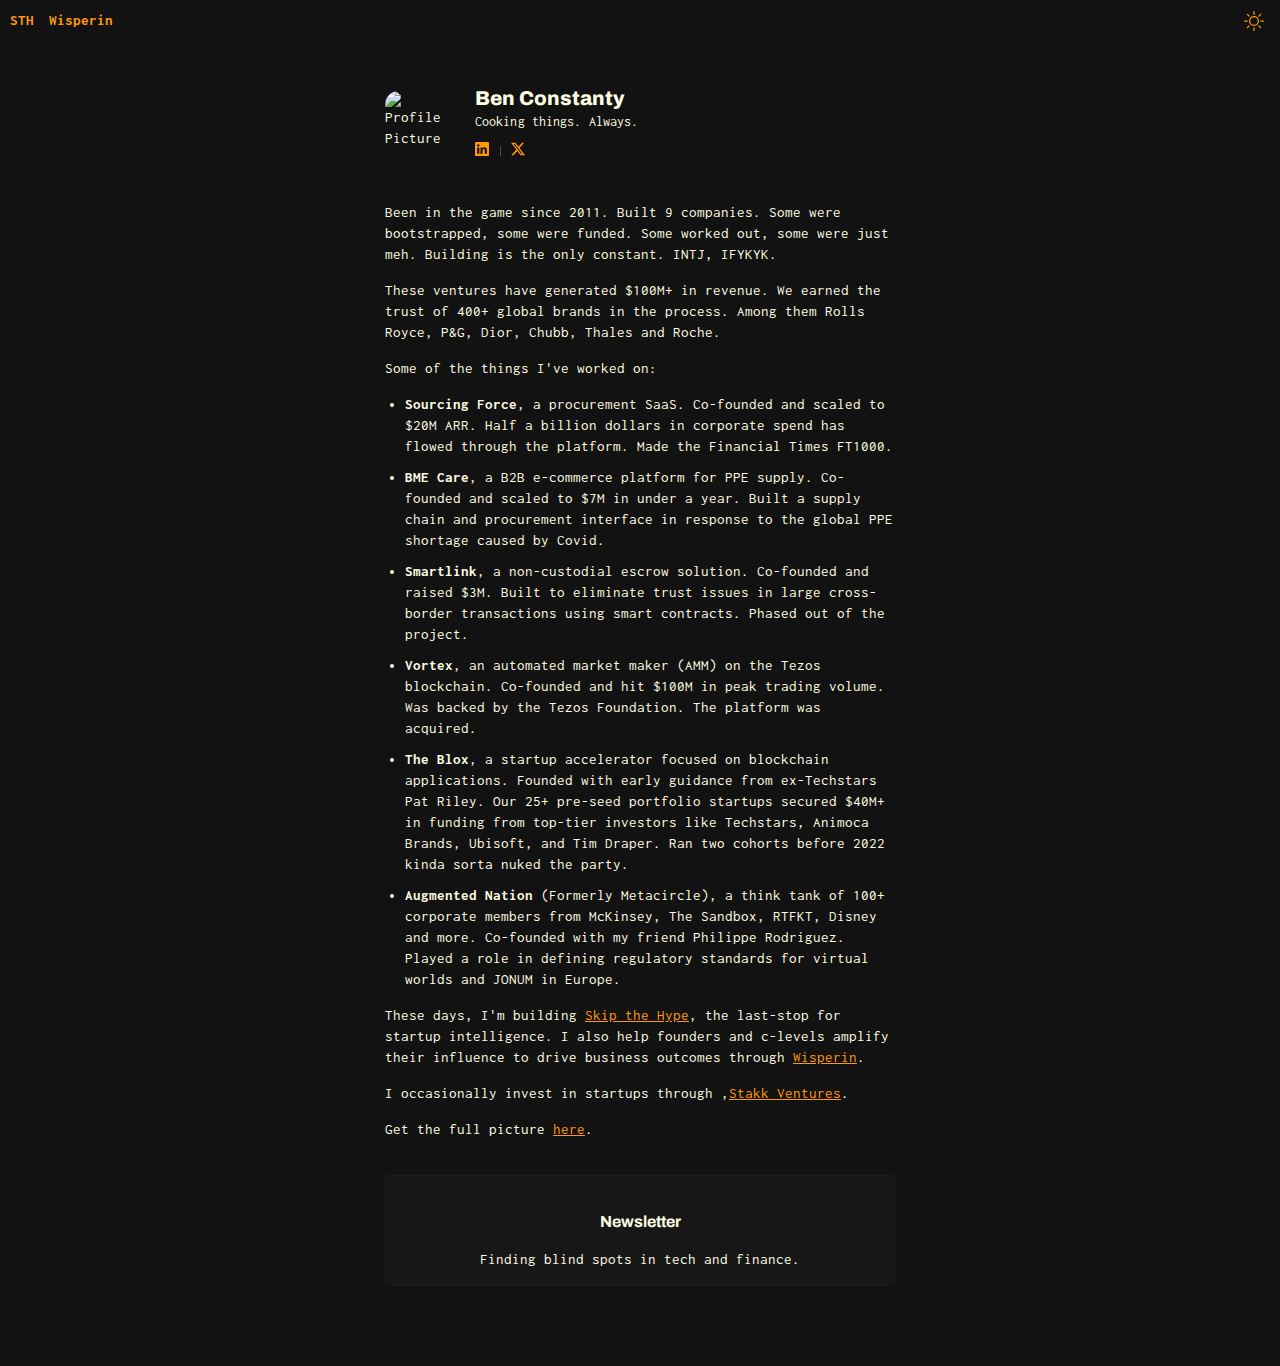
==== Website/index.html @ 628f9642 "Add files via upload" ====
<!DOCTYPE html>
<html lang="en">

  <head>
    <meta charset="UTF-8">
    <meta name="viewport" content="width=device-width, initial-scale=1.0">
    <title>Ben Constanty</title>
  
    <!-- Link to the external CSS file -->
    <link rel="stylesheet" href="css/style.css">
  
    <!-- Favicon -->
    <link rel="icon" href="assets/favicon.ico">
  
    <!-- Fonts -->
    <link href="https://fonts.googleapis.com/css2?family=Inconsolata:wght@400;700&display=swap" rel="stylesheet">
    <script>
      (function(w, d, t, h, s, n) {
        w.FlodeskObject = n;
        var fn = function() {
          (w[n].q = w[n].q || []).push(arguments);
        };
        w[n] = w[n] || fn;
        var f = d.getElementsByTagName(t)[0];
        var v = '?v=' + Math.floor(new Date().getTime() / (120 * 1000)) * 60;
        var sm = d.createElement(t);
        sm.async = true;
        sm.type = 'module';
        sm.src = h + s + '.mjs' + v;
        f.parentNode.insertBefore(sm, f);
        var sn = d.createElement(t);
        sn.async = true;
        sn.noModule = true;
        sn.src = h + s + '.js' + v;
        f.parentNode.insertBefore(sn, f);
      })(window, document, 'script', 'https://assets.flodesk.com', '/universal', 'fd');
    </script>
  </head>
  


<body>

  <div class="master">
    <a>STH</a> <a>Wisperin</a> <a></a>
  </div>

  <button class="toggle-button" onclick="toggleDarkMode()">
    <svg xmlns="http://www.w3.org/2000/svg" width="16" height="16" fill="currentColor" class="bi bi-sun" viewBox="0 0 16 16">
      <path d="M8 11a3 3 0 1 1 0-6 3 3 0 0 1 0 6m0 1a4 4 0 1 0 0-8 4 4 0 0 0 0 8M8 0a.5.5 0 0 1 .5.5v2a.5.5 0 0 1-1 0v-2A.5.5 0 0 1 8 0m0 13a.5.5 0 0 1 .5.5v2a.5.5 0 0 1-1 0v-2A.5.5 0 0 1 8 13m8-5a.5.5 0 0 1-.5.5h-2a.5.5 0 0 1 0-1h2a.5.5 0 0 1 .5.5M3 8a.5.5 0 0 1-.5.5h-2a.5.5 0 0 1 0-1h2A.5.5 0 0 1 3 8m10.657-5.657a.5.5 0 0 1 0 .707l-1.414 1.415a.5.5 0 1 1-.707-.708l1.414-1.414a.5.5 0 0 1 .707 0m-9.193 9.193a.5.5 0 0 1 0 .707L3.05 13.657a.5.5 0 0 1-.707-.707l1.414-1.414a.5.5 0 0 1 .707 0m9.193 2.121a.5.5 0 0 1-.707 0l-1.414-1.414a.5.5 0 0 1 .707-.707l1.414 1.414a.5.5 0 0 1 0 .707M4.464 4.465a.5.5 0 0 1-.707 0L2.343 3.05a.5.5 0 1 1 .707-.707l1.414 1.414a.5.5 0 0 1 0 .708"/>
    </svg>
  </button>
</div>
  <div class="container">
    

    <div class="profile">
      <img src="https://res.cloudinary.com/dvryutmas/image/upload/v1738588172/IMG_5658_ke93zi.jpg" alt="Profile Picture" class="profile-pic">
      <div>
        <h1>Ben Constanty</h1>
        <p style="line-height:10px; letter-spacing: 0.1px;font-size:14px">Cooking things. Always.</p>
        <div class="link-container">
          <a href="#" class="icon-link">
            <svg xmlns="http://www.w3.org/2000/svg" width="14" height="14" fill="currentColor" class="bi bi-linkedin" viewBox="0 0 16 16">
              <path d="M0 1.146C0 .513.526 0 1.175 0h13.65C15.474 0 16 .513 16 1.146v13.708c0 .633-.526 1.146-1.175 1.146H1.175C.526 16 0 15.487 0 14.854zm4.943 12.248V6.169H2.542v7.225zm-1.2-8.212c.837 0 1.358-.554 1.358-1.248-.015-.709-.52-1.248-1.342-1.248S2.4 3.226 2.4 3.934c0 .694.521 1.248 1.327 1.248zm4.908 8.212V9.359c0-.216.016-.432.08-.586.173-.431.568-.878 1.232-.878.869 0 1.216.662 1.216 1.634v3.865h2.401V9.25c0-2.22-1.184-3.252-2.764-3.252-1.274 0-1.845.7-2.165 1.193v.025h-.016l.016-.025V6.169h-2.4c.03.678 0 7.225 0 7.225z"/>
            </svg>
          </a>
        
          <div class="divider"></div>
        
          <a href="#" class="icon-link">
            <svg xmlns="http://www.w3.org/2000/svg" width="14" height="14" fill="currentColor" class="bi bi-twitter-x" viewBox="0 0 16 16">
              <path d="M12.6.75h2.454l-5.36 6.142L16 15.25h-4.937l-3.867-5.07-4.425 5.07H.316l5.733-6.57L0 .75h5.063l3.495 4.633L12.601.75Zm-.86 13.028h1.36L4.323 2.145H2.865z"/>
            </svg>
          </a>
        </div>
        
      </div>
    </div>
    
    <p>Been in the game since 2011. Built 9 companies. Some were bootstrapped, some were funded. Some worked out, some were just meh.
    Building is the only constant. INTJ, IFYKYK. </p>

    <p>These ventures have generated $100M+ in revenue. We earned the trust of 400+ global brands in the process. Among them Rolls Royce, P&G, Dior, Chubb, Thales and Roche.</p>

    <p>Some of the things I've worked on:</p>
    <ul>
      <li><b>Sourcing Force</b>, a procurement SaaS. Co-founded and scaled to $20M ARR. Half a billion dollars in corporate spend has flowed through the platform. Made the Financial Times FT1000.</li>
      <li><b>BME Care</b>, a B2B e-commerce platform for PPE supply. Co-founded and scaled to $7M in under a year. Built a supply chain and procurement interface in response to the global PPE shortage caused by Covid.</li>
      <li><b>Smartlink</b>, a non-custodial escrow solution. Co-founded and raised $3M. Built to eliminate trust issues in large cross-border transactions using smart contracts. Phased out of the project.</li>
      <li><b>Vortex</b>, an automated market maker (AMM) on the Tezos blockchain. Co-founded and hit $100M in peak trading volume. Was backed by the Tezos Foundation. The platform was acquired.</li>
      <li><b>The Blox</b>, a startup accelerator focused on blockchain applications. Founded with early guidance from ex-Techstars Pat Riley. Our 25+ pre-seed portfolio startups secured $40M+ in funding from top-tier investors like Techstars, Animoca Brands, Ubisoft, and Tim Draper. Ran two cohorts before 2022 kinda sorta nuked the party.</li>
      <li><b>Augmented Nation</b> (Formerly Metacircle), a think tank of 100+ corporate members from McKinsey, The Sandbox, RTFKT, Disney and more. Co-founded with my friend Philippe Rodriguez. Played a role in defining regulatory standards for virtual worlds and JONUM in Europe. </li>
    </ul> 
      
     <p>These days, I'm building <a href="https://www.skipthehype.com" target="_blank">Skip the Hype</a>, the last-stop for startup intelligence. I also help founders and c-levels amplify their influence to drive business outcomes through <a href="https://www.wisper.in" target="_blank">Wisperin</a>.</p>

    <p>I occasionally invest in startups through ,<a href="https://stakk.ventures" target="_blank">Stakk Ventures</a>.</p>

    <p>Get the full picture <a href="https://www.linkedin.com/in/ben-constanty/" target="_blank">here</a>.</p>

    
    <div class="nl-block">
    <h2 style="margin-top: 0px;">Newsletter</h2>
    <p>Finding blind spots in tech and finance.</p>

 
    <div style="padding: 0; position: relative; top: -15px;" id="fd-form-679fdba94f88c79ff9d1add1"></div>
    <script>
      window.fd('form', {
        formId: '679fdba94f88c79ff9d1add1',
        containerEl: '#fd-form-679fdba94f88c79ff9d1add1'
      });
    </script>    
    </div>
  </div>
 
  
  
  <script src="scripts/dark_mode.js" defer></script>



</body>
</html>
---- Website/css/style.css ----
@import url('https://fonts.googleapis.com/css2?family=Inconsolata:wght@400;700&family=Archivo:wght@100..900&display=swap');

    :root {
      --bg-color: #121212;
      --text-color: #fefce1;
      --button-text: #fefce1;
      --link-text: #ff9909;;
      --divider-line: #4d4d4d;
      --separator-line: #212121;
    }
    

    body {
      font-family: 'Inconsolata', monospace;
      font-size: 15px;
      line-height: 1.4;
      margin: 0;
      padding: 0;
      background-color: var(--bg-color);
      color: var(--text-color);
      display: flex;
      justify-content: center;
      align-items: center;
      min-height: 100vh;
      transition: background-color 0.0s, color 0.0s;
      overflow-x: hidden;
     
    }

    .container {
      width: 100%;
      max-width: 550px;
      padding: 20px;
      box-sizing: border-box;
      margin-top: 60px;
      margin-bottom: 60px;
    }
ul{

  padding-left:20px;
}
    li{

      margin-bottom: 10px;

    }

    h1 {
      font-size: 20px;
      font-weight: 800;
   line-height:10px;
      font-family: 'Archivo', sans-serif;

    }

    h2 {
      font-size: 16px;
      font-weight: 700;
      margin-bottom: 0px;
      font-family: 'Archivo', sans-serif;

    }

    .dark-mode {
      --bg-color: #ebebe0;
      --text-color: #121212;
      --link-text: #c67e34;
      --divider-line: #c7c7c7;
      --separator-line: #c7c7c7;
    }
    

    .toggle-button {
      position: fixed;
      top: 10px;
      right: 10px;
      border: none;
      background: none;
      cursor: pointer;

    }

    .toggle-button svg {
      width: 20px;
      height: 20px;
      fill: var(--link-text);
    }

    .toggle-button:hover {
      opacity: 0.8;
    }
    .link-container {
      display: flex;
      gap: 0.7em;
      flex-direction: row;
    align-content: center;
   
    align-items: baseline;
    }

    .link-container a {
      font-family: 'Inconsolata', monospace;
      color: var(--link-text);
      font-size: 15px;
      text-decoration: none;
      font-weight: 600;
      margin-bottom: 10px;
    }


    .link-container a:hover {
      text-decoration: underline;
    }


    a{

     color: var(--link-text);
    }
    .profile-pic {
  width: 70px; /* Adjust size as needed */
  height: 70px;
  border-radius: 20%;
  object-fit: cover;
  position: relative;
  transition: transform 0.1s ease-in-out, filter 0.1s ease;
  filter: none;

}


.profile-pic:hover {
  filter: contrast(200%) saturate(0%) blur(2px);
  image-rendering: pixelated; /* Forces pixelation */
  transform: scale(1) translate(5%, 5%); /* Zoom and move to bottom-right */
  filter: contrast(200%) saturate(0%) blur(2px);
  image-rendering: pixelated;
  animation: glitch 0.3s steps(2, end) infinite;
}



/* Glitch effect */
@keyframes glitch {
  0% {
    clip-path: inset(10% 0 90% 0);
    transform: translate(-2px, 0);
  }
  25% {
    clip-path: inset(30% 0 50% 0);
    transform: translate(2px, -2px);
  }
  50% {
    clip-path: inset(20% 0 70% 0);
    transform: translate(-3px, 2px);
  }
  75% {
    clip-path: inset(15% 0 80% 0);
    transform: translate(3px, -3px);
  }
  100% {
    clip-path: inset(10% 0 90% 0);
    transform: translate(0, 0);
  }
}

  .profile {
  display: flex;
  align-items: center;
  gap: 20px; /* Adjust spacing between image and text */
  margin-bottom: 30px;
}
  .divider {
  width: 1px;
  background-color: var(--divider-line);
  height: 10px;
}

.separator{
    margin-top: 50px;
    width: 100%;
    height: 1px;
    background-color: var(--separator-line);
  }

.nl-block{
    display: flex;
    flex-direction: column;
    align-items: center;
    justify-content: center;
    background-color: #171717;
    border-style: solid;
    border-color: #1c1c1c;
    border-radius: 4px;
    border-width: 1px;
    padding-top: 35px;
    margin-top: 35px;


}

    [data-ff-el="root"].ff-679fdba94f88c79ff9d1add1 .ff-679fdba94f88c79ff9d1add1__form {
    color: #000000;
    width: 100%;
    margin: 0;
    padding: 0;
    font-size: 16px;
    text-align: center;
    font-family: 'Inconsolata', monospace !important;   
    line-height: 0.5;
    letter-spacing: 0.1px;
    text-transform: none;
}

[data-ff-el="root"].ff-679fdba94f88c79ff9d1add1 .ff-679fdba94f88c79ff9d1add1__success-message {
    color: #797979!important;   
    font-size: 14px!important;   
    text-align: left!important;   
    font-family: 'Inconsolata', monospace !important;   
   
}

[data-ff-el="root"].ff-679fdba94f88c79ff9d1add1 .ff-679fdba94f88c79ff9d1add1__control {
    
    border: 1px solid #9e9e9e!important; }

[data-ff-el="root"].ff-679fdba94f88c79ff9d1add1 .ff-679fdba94f88c79ff9d1add1__button {
  
    background: #3566c6!important;   
    text-align: center;
    font-family: 'Inconsolata', monospace !important;   

}

[data-ff-el="root"].ff-679fdba94f88c79ff9d1add1 .ff-679fdba94f88c79ff9d1add1__form {
  
    padding: 0 !important;
    
}

[data-ff-el="root"].ff-679fdba94f88c79ff9d1add1 .ff-679fdba94f88c79ff9d1add1__title {
  
    display: none !important;
}

[data-ff-el="root"].ff-679fdba94f88c79ff9d1add1 .ff-679fdba94f88c79ff9d1add1__subtitle {
 
    display: none!important;
}

[data-ff-el="root"].ff-679fdba94f88c79ff9d1add1 .fd-form-content {
    position: relative;
    display: flex !important;
    gap: 0.5em !important;
    flex-direction: row !important;
    margin-top: 20px!important;
}
    /* Glitch Effect */
    .glitch {
      animation: glitch 0.15s ease-in-out;
    }

    @keyframes glitch {
      0% { transform: translate(0, 0); filter: hue-rotate(0deg); }
      20% { transform: translate(-4px, -4px); filter: hue-rotate(50deg); }
      40% { transform: translate(4px, 4px); filter: hue-rotate(60deg); }
      60% { transform: translate(-4px, 4px); filter: hue-rotate(80deg); }
      80% { transform: translate(4px, -4px); filter: hue-rotate(100deg); }
      100% { transform: translate(0, 0); filter: hue-rotate(0deg); }
    }


  .master {
  position: absolute;
  top: 10px;
  font-weight:700;
  left: 0;
  width: 100%;
  display: flex;
  gap: 1em;
  color: var(--text-colort);
  padding: 0 10px; /* Add padding to prevent sticking */
  box-sizing: border-box; /* Prevents extra width issues */
}
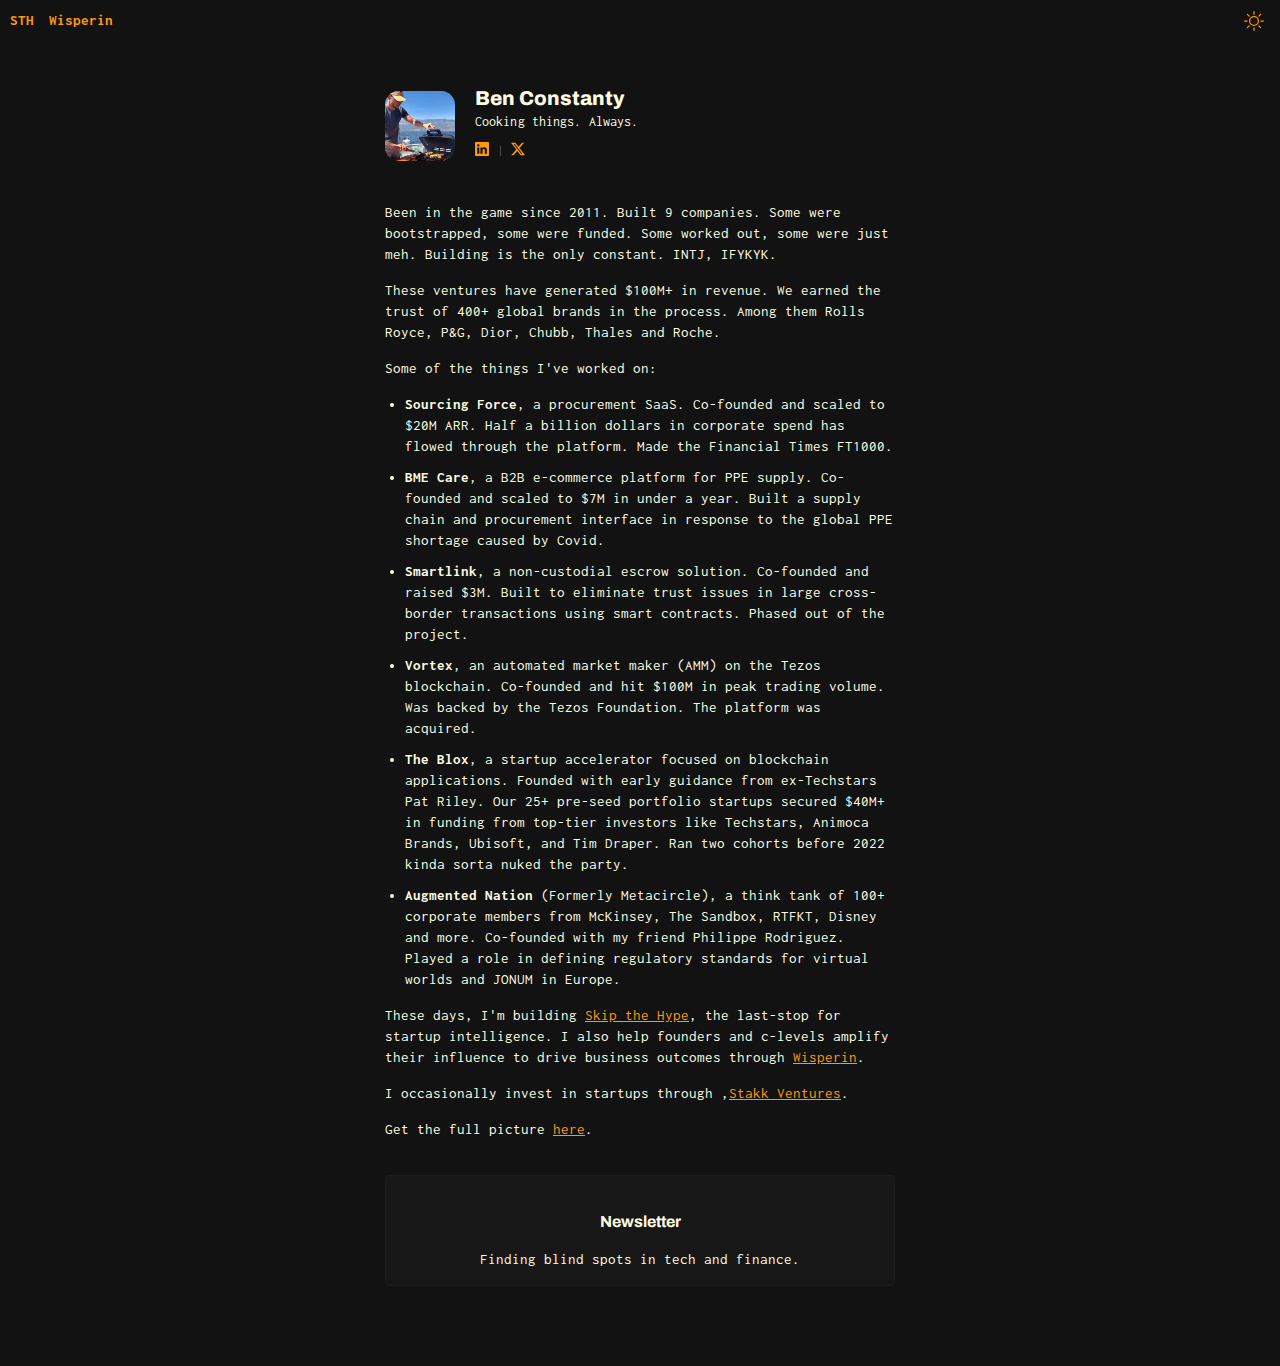
==== commit 5802fa52: "Copied content from original folder" ====
--- a/Website/index.html
+++ b/Website/index.html
@@ -55,7 +55,7 @@
     
 
     <div class="profile">
-      <img src="https://res.cloudinary.com/dvryutmas/image/upload/v1738588172/IMG_5658_ke93zi.jpg" alt="Profile Picture" class="profile-pic">
+      <img src="assets/ben_profile_pic.png" alt="Profile Picture" class="profile-pic" id="profile-pic">
       <div>
         <h1>Ben Constanty</h1>
         <p style="line-height:10px; letter-spacing: 0.1px;font-size:14px">Cooking things. Always.</p>
@@ -118,6 +118,7 @@
   
   
   <script src="scripts/dark_mode.js" defer></script>
+  <script src="scripts/swap_pic.js" defer></script>
 
 
 
--- a/Website/css/style.css
+++ b/Website/css/style.css
@@ -119,59 +119,72 @@
 
      color: var(--link-text);
     }
+
+.profile {
+      display: flex;
+      align-items: center;
+      gap: 20px;
+      margin-bottom: 30px;
+    }
     .profile-pic {
-  width: 70px; /* Adjust size as needed */
-  height: 70px;
-  border-radius: 20%;
-  object-fit: cover;
-  position: relative;
-  transition: transform 0.1s ease-in-out, filter 0.1s ease;
-  filter: none;
-
-}
-
-
-.profile-pic:hover {
-  filter: contrast(200%) saturate(0%) blur(2px);
-  image-rendering: pixelated; /* Forces pixelation */
-  transform: scale(1) translate(5%, 5%); /* Zoom and move to bottom-right */
-  filter: contrast(200%) saturate(0%) blur(2px);
-  image-rendering: pixelated;
-  animation: glitch 0.3s steps(2, end) infinite;
-}
-
-
+      width: 70px;
+      height: 70px;
+      border-radius: 20%;
+      object-fit: cover;
+      transition: transform 0.1s ease-in-out, filter 0.1s ease;
+      filter: none;
+      position: relative;
+    }
+    
+    .profile-pic:hover {
+      filter: contrast(200%) saturate(0%) blur(2px);
+      image-rendering: pixelated; /* Forces pixelation */
+      transform: scale(1.1) translate(5%, 5%); /* Zoom and move to bottom-right */
+      animation: glitch 0.3s steps(2, end) infinite;
+    }
+
+.profile:hover::after {
+  content: '';
+  position: absolute;
+  top: 0;
+  left: 0;
+  width: 60px; /* Same as the original width */
+  height: 60px; /* Same as the original height */
+  background-image: url('assets/pepe_cook.png'); /* Replace with your hover image */
+  background-size: cover;
+  background-position: center;
+  border-radius: 20%; /* Match the original border-radius */
+  z-index: 1;
+}
+.profile:hover .profile-pic {
+  content: none; /* Removes original image */
+}
 
 /* Glitch effect */
 @keyframes glitch {
   0% {
-    clip-path: inset(10% 0 90% 0);
+    clip-path: inset(10% 0 20% 0);
     transform: translate(-2px, 0);
   }
   25% {
-    clip-path: inset(30% 0 50% 0);
+    clip-path: inset(20% 0 30% 0);
     transform: translate(2px, -2px);
   }
   50% {
-    clip-path: inset(20% 0 70% 0);
+    clip-path: inset(20% 0 30% 0);
     transform: translate(-3px, 2px);
   }
   75% {
-    clip-path: inset(15% 0 80% 0);
+    clip-path: inset(15% 0 20% 0);
     transform: translate(3px, -3px);
   }
   100% {
-    clip-path: inset(10% 0 90% 0);
+    clip-path: inset(10% 0 20% 0);
     transform: translate(0, 0);
   }
 }
 
-  .profile {
-  display: flex;
-  align-items: center;
-  gap: 20px; /* Adjust spacing between image and text */
-  margin-bottom: 30px;
-}
+ 
   .divider {
   width: 1px;
   background-color: var(--divider-line);
